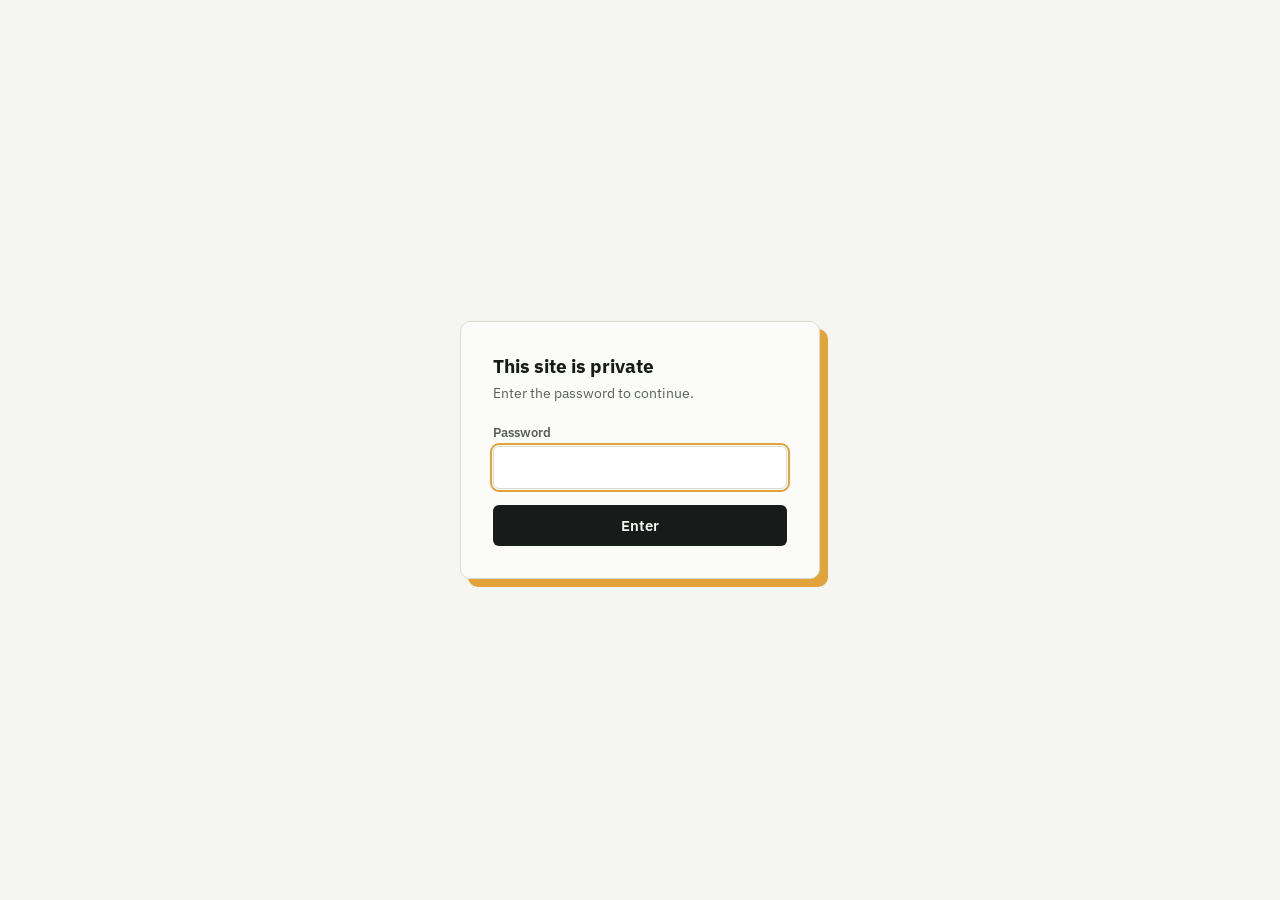
==== index.html @ 416082f9 "Change 1" ====
<!DOCTYPE html>
<html lang="en">
<head>
<script src="auth-guard.js"></script>
<meta charset="UTF-8">
<meta name="viewport" content="width=device-width, initial-scale=1.0">
<title>Ian Ryu — Data Science Portfolio</title>
<meta name="description" content="Portfolio of data science and machine learning projects by Ian Ryu.">
<link rel="preconnect" href="https://fonts.googleapis.com">
<link rel="preconnect" href="https://fonts.gstatic.com" crossorigin>
<link href="https://fonts.googleapis.com/css2?family=Space+Grotesk:wght@400;500;600;700&family=IBM+Plex+Sans:wght@400;500;600&family=IBM+Plex+Mono:wght@400;500&display=swap" rel="stylesheet">
<link rel="stylesheet" href="styles.css">
</head>
<body>

<header class="site-nav">
  <div class="nav-inner">
    <a class="mark" href="#top"><span class="mark-dot"></span> Ian Ryu</a>
    <nav class="links">
      <a href="#projects">Projects</a>
      <a href="about.html">About</a>
    </nav>
    <div class="social-links" aria-label="Social links">
      <a href="mailto:ianryu@outlook.com" aria-label="Email" title="Email"><svg aria-hidden="true" viewBox="0 0 24 24"><rect x="3" y="5" width="18" height="14" rx="2"/><path d="m4 7 8 6 8-6"/></svg></a>
      <a href="https://github.com/ian-ryu5" target="_blank" rel="noopener" aria-label="GitHub" title="GitHub"><svg aria-hidden="true" viewBox="0 0 24 24"><path d="M12 .297c-6.63 0-12 5.373-12 12 0 5.303 3.438 9.8 8.205 11.385.6.113.82-.258.82-.577 0-.285-.01-1.04-.015-2.04-3.338.724-4.042-1.61-4.042-1.61-.546-1.387-1.333-1.756-1.333-1.756-1.089-.744.084-.729.084-.729 1.205.084 1.838 1.237 1.838 1.237 1.07 1.834 2.807 1.304 3.492.997.108-.775.42-1.305.763-1.605-2.665-.303-5.467-1.334-5.467-5.93 0-1.31.469-2.381 1.236-3.221-.124-.303-.535-1.524.117-3.176 0 0 1.008-.322 3.301 1.23.957-.266 1.983-.399 3.003-.404 1.02.005 2.047.138 3.006.404 2.291-1.552 3.297-1.23 3.297-1.23.653 1.653.242 2.874.118 3.176.77.84 1.235 1.911 1.235 3.221 0 4.609-2.807 5.624-5.479 5.921.43.372.823 1.102.823 2.222 0 1.606-.014 2.898-.014 3.293 0 .322.216.694.825.576C20.565 22.092 24 17.592 24 12.297c0-6.627-5.373-12-12-12"/></svg></a>
      <a href="https://linkedin.com/in/ianryu1" target="_blank" rel="noopener" aria-label="LinkedIn" title="LinkedIn"><svg aria-hidden="true" viewBox="0 0 24 24"><path d="M20.447 20.452h-3.554v-5.569c0-1.328-.027-3.037-1.852-3.037-1.853 0-2.136 1.445-2.136 2.939v5.667H9.351V9h3.414v1.561h.046c.477-.9 1.637-1.85 3.37-1.85 3.601 0 4.267 2.37 4.267 5.455v6.286zM5.337 7.433c-1.144 0-2.063-.926-2.063-2.065 0-1.138.92-2.063 2.063-2.063 1.14 0 2.064.925 2.064 2.063 0 1.139-.925 2.065-2.064 2.065zm1.782 13.019H3.555V9h3.564v11.452zM22.225 0H1.771C.792 0 0 .774 0 1.729v20.542C0 23.227.792 24 1.771 24h20.451C23.2 24 24 23.227 24 22.271V1.729C24 .774 23.2 0 22.222 0h.003z"/></svg></a>
    </div>
  </div>
</header>

<div class="wrap" id="top">

  <section class="hero">
    <div>
      <p class="eyebrow mono">Data science — machine learning</p>
      <h1 class="name"> Hi, I'm Ian </h1>
      <p class="tagline">I build predictive tools that turn messy clinical, sports, and sensor data into decisions people can act on.</p>
      <p class="subtagline mono">Informatics, UMass Amherst</p>
    </div>

    <div class="stream" aria-hidden="true">
      <svg viewBox="0 0 380 260" preserveAspectRatio="xMidYMid meet">
        <polyline points="0,150 30,150 45,90 60,190 75,140 100,140 118,60 136,210 155,140 175,140 195,105 215,155 235,135 260,135 280,45 300,175 320,135 340,135 380,135"
          fill="none" stroke="var(--line)" stroke-width="2" stroke-linejoin="round" stroke-linecap="round"/>
        <line x1="280" y1="20" x2="280" y2="240" stroke="var(--amber)" stroke-width="1" stroke-dasharray="3 4" opacity="0.55"/>
        <circle cx="280" cy="45" r="5" fill="var(--amber)"/>
        <circle r="5" fill="var(--teal)">
          <animateMotion dur="7s" repeatCount="indefinite"
            path="M0,150 L30,150 L45,90 L60,190 L75,140 L100,140 L118,60 L136,210 L155,140 L175,140 L195,105 L215,155 L235,135 L260,135 L280,45 L300,175 L320,135 L340,135 L380,135" />
        </circle>
      </svg>
    </div>
  </section>

  <section id="projects">
    <div class="section-head">
      <h2 class="section-title">Projects</h2>
    </div>

    <div class="project-grid">

      <a class="card" href="projects/parasensor.html">
        <div class="card-top">
          <div class="tag-row">
            <span class="tag-domain">Wearable sensors / classification</span>
            <span class="tag-confidential">NDA project</span>
          </div>
          <span class="card-date mono">Jul – Aug 2026</span>
        </div>
        <h3 class="card-title">ParaSensor Activity Classification</h3>
        <p class="card-role">Emeis Internship — Wearable-Sensor Data Processing &amp; Machine-Learning Pipeline</p>
        <p class="card-desc">A wearable-sensor pipeline that classifies everyday activities across healthy and stroke-patient populations. The work combines synchronized sensor data, signal processing, overlapping windows, PCA, Random Forest modeling, and sensor-ablation experiments.</p>
        <div class="metric-row">
          <div class="metric"><span class="flag"></span><span class="metric-val">99%</span><span class="metric-label">healthy-population accuracy</span></div>
          <div class="metric"><span class="flag"></span><span class="metric-val">96%</span><span class="metric-label">stroke-population accuracy</span></div>
          <div class="metric"><span class="flag"></span><span class="metric-val">96.4%</span><span class="metric-label">combined accuracy</span></div>
        </div>
        <div class="tech-row">
          <span class="tech-tag">Python</span><span class="tech-tag">pandas</span>
          <span class="tech-tag">scikit-learn</span><span class="tech-tag">PCA</span>
          <span class="tech-tag">Random Forest</span>
        </div>
        <span class="card-link btn btn-primary">View Project →</span>
      </a>

      <a class="card" href="projects/emeis.html">
        <div class="card-top">
          <div class="tag-row">
            <span class="tag-domain">Clinical / fall risk</span>
            <span class="tag-confidential">NDA project</span>
          </div>
          <span class="card-date mono">Jun – Aug 2026</span>
        </div>
        <h3 class="card-title">EMEIS Fall-Risk Prediction Application</h3>
        <p class="card-role">Emeis Internship — Data Preparation, Analysis &amp; ML Application Development</p>
        <p class="card-desc">A predictive analytics prototype for identifying fall risk among nursing-home residents. I contributed to cleaning, sorting, matching, and merging datasets, exploratory analysis, model comparison, Streamlit integration, and debugging across the workflow.</p>
        <div class="metric-row">
          <div class="metric"><span class="flag"></span><span class="metric-val">Multi-source</span><span class="metric-label">datasets cleaned and merged</span></div>
          <div class="metric"><span class="flag"></span><span class="metric-val">ML</span><span class="metric-label">models prepared and evaluated</span></div>
          <div class="metric"><span class="flag"></span><span class="metric-val">Streamlit</span><span class="metric-label">prediction application</span></div>
        </div>
        <div class="tech-row">
          <span class="tech-tag">Python</span><span class="tech-tag">scikit-learn</span>
          <span class="tech-tag">XGBoost</span><span class="tech-tag">Streamlit</span>
          <span class="tech-tag">SQL</span><span class="tech-tag">Docker</span>
        </div>
        <span class="card-link btn btn-primary">View Project →</span>
      </a>

      <a class="card" href="projects/nba.html">
        <div class="card-top">
          <div class="tag-row"><span class="tag-domain">Sports analytics / regression</span></div>
          <span class="card-date mono">Apr – May 2026</span>
        </div>
        <h3 class="card-title">NBA Points Prediction Model</h3>
        <p class="card-role">Independent Project — Probabilistic Scoring Model With Calibrated Uncertainty</p>
        <p class="card-desc">Gradient Boosting models trained on 7,289 NBA games with 42 engineered rolling features, predicting home and away scoring with calibrated prediction intervals — benchmarked honestly against a Ridge Regression baseline that, on some metrics, actually won.</p>
        <div class="metric-row">
          <div class="metric"><span class="flag"></span><span class="metric-val">12.5</span><span class="metric-label">RMSE (GBM, test set)</span></div>
          <div class="metric"><span class="flag"></span><span class="metric-val">94.8–95%</span><span class="metric-label">coverage, 90% intervals</span></div>
          <div class="metric"><span class="flag"></span><span class="metric-val">7,289</span><span class="metric-label">games, 42 features</span></div>
        </div>
        <div class="tech-row">
          <span class="tech-tag">Python</span><span class="tech-tag">scikit-learn</span>
          <span class="tech-tag">Gradient Boosting</span><span class="tech-tag">Ridge baseline</span>
        </div>
        <span class="card-link btn btn-primary">View Project →</span>
      </a>

      <a class="card" href="projects/cs2.html">
        <div class="card-top">
          <div class="tag-row"><span class="tag-domain">Esports analytics / classification</span></div>
          <span class="card-date mono">Nov – Dec 2025</span>
        </div>
        <h3 class="card-title">Predicting Professional CS2 Match Results</h3>
        <p class="card-role">UMass Amherst INFO 248: Intro To Data Science — Co-Authored With Griffin DesRoches</p>
        <p class="card-desc">A statistical study of 8,226 professional CS2 matches from HLTV, testing whether team-level rolling stats predict match winners. Caught a class-imbalance artifact in the scraped data before it could distort every downstream result, and reported honestly that the logistic regression model didn't beat a naive baseline.</p>
        <div class="metric-row">
          <div class="metric"><span class="flag"></span><span class="metric-val">8,226</span><span class="metric-label">matches, after cleaning</span></div>
          <div class="metric"><span class="flag"></span><span class="metric-val">63.3%</span><span class="metric-label">accuracy vs. 66.2% baseline</span></div>
        </div>
        <div class="tech-row">
          <span class="tech-tag">R</span><span class="tech-tag">Logistic Regression</span>
          <span class="tech-tag">Random Forest</span><span class="tech-tag">Boosted Trees</span>
        </div>
        <span class="card-link btn btn-primary">View Project →</span>
      </a>

      <a class="card" href="projects/ev.html">
        <div class="card-top">
          <div class="tag-row"><span class="tag-domain">Public data / classification</span></div>
          <span class="card-date mono">Oct 2024 – Nov 2024</span>
        </div>
        <h3 class="card-title">Electric Vehicle Population Exploration</h3>
        <p class="card-role">Independent Project — Exploratory Analysis + CAFV Eligibility Classifier</p>
        <p class="card-desc">Exploration of Washington State's public EV registration dataset (~112K vehicles), plus a Logistic Regression model predicting Clean Alternative Fuel Vehicle eligibility without using the field that directly defines it — a self-imposed constraint to make the problem real.</p>
        <div class="metric-row">
          <div class="metric"><span class="flag"></span><span class="metric-val">0.994</span><span class="metric-label">ROC AUC, CAFV classifier</span></div>
          <div class="metric"><span class="flag"></span><span class="metric-val">~112K</span><span class="metric-label">vehicle records</span></div>
        </div>
        <div class="tech-row">
          <span class="tech-tag">Python</span><span class="tech-tag">pandas</span>
          <span class="tech-tag">scikit-learn</span><span class="tech-tag">seaborn</span>
        </div>
        <span class="card-link btn btn-primary">View Project →</span>
      </a>

    </div>
  </section>

</div>

<footer></footer>

<a class="to-top mono" href="#top" id="toTop" aria-label="Back to top">↑</a>

<script>
  var cards = document.querySelectorAll('.card');
  var reduced = window.matchMedia('(prefers-reduced-motion: reduce)').matches;
  if (reduced) {
    cards.forEach(function(c){ c.classList.add('in-view'); });
  } else if ('IntersectionObserver' in window) {
    var io = new IntersectionObserver(function(entries){
      entries.forEach(function(entry){
        if (entry.isIntersecting) {
          entry.target.classList.add('in-view');
          io.unobserve(entry.target);
        }
      });
    }, { threshold: 0.15 });
    cards.forEach(function(c){ io.observe(c); });
  } else {
    cards.forEach(function(c){ c.classList.add('in-view'); });
  }

  if (reduced) {
    document.querySelectorAll('animateMotion').forEach(function(a){
      try { a.endElement(); } catch(e) {}
    });
  }

  var toTop = document.getElementById('toTop');
  window.addEventListener('scroll', function(){
    if (window.scrollY > 500) { toTop.classList.add('visible'); }
    else { toTop.classList.remove('visible'); }
  });

  requestAnimationFrame(function(){ document.body.classList.add('page-loaded'); });
  if (!reduced) {
    document.addEventListener('click', function(e){
      var a = e.target.closest('a');
      if (!a) return;
      var href = a.getAttribute('href');
      if (!href || href.charAt(0) === '#' || a.target === '_blank' || href.indexOf('mailto:') === 0 || href.indexOf('tel:') === 0 || e.metaKey || e.ctrlKey) return;
      e.preventDefault();
      document.body.classList.remove('page-loaded');
      setTimeout(function(){ window.location.href = href; }, 300);
    });
  }
</script>

</body>
</html>
---- styles.css ----
:root{
  --paper:#F5F6F1;
  --paper-raised:#FBFCF9;
  --ink:#171B1A;
  --muted:#5B6058;
  --line:#DBDDD4;
  --amber:#E2A33B;
  --amber-ink:#6B4507;
  --amber-bg:rgba(226,163,59,0.1);
  --teal:#3E7C74;
  --teal-ink:#1E3D38;
  --radius:10px;
}

*{box-sizing:border-box;}
html{scroll-behavior:smooth;}
body{
  margin:0;
  background:var(--paper);
  color:var(--ink);
  font-family:'IBM Plex Sans', sans-serif;
  line-height:1.6;
  -webkit-font-smoothing:antialiased;
  opacity:0;
  transition:opacity .35s ease;
}
body.page-loaded{opacity:1;}
@media (prefers-reduced-motion: reduce){
  body{transition:none; opacity:1;}
}
::selection{background:var(--amber); color:var(--amber-ink);}

.mono{font-family:'IBM Plex Mono', monospace;}
.wrap{max-width:1040px; margin:0 auto; padding:0 32px;}

a{color:inherit;}
a.link{color:var(--teal-ink); text-decoration:underline; text-decoration-color:var(--line); text-underline-offset:3px;}
a.link:hover{text-decoration-color:currentColor;}

/* ---------- nav ---------- */
header.site-nav{
  position:sticky; top:0; z-index:20;
  background:rgba(245,246,241,0.88);
  backdrop-filter:blur(6px);
  border-bottom:1px solid var(--line);
}
.nav-inner{
  display:flex; align-items:center; justify-content:space-between;
  padding:16px 32px; max-width:1040px; margin:0 auto;
}
.mark{
  font-family:'Space Grotesk', sans-serif; font-weight:600; font-size:15px;
  display:flex; align-items:center; gap:8px; text-decoration:none;
}
.mark-dot{width:8px; height:8px; border-radius:50%; background:var(--amber); flex:none;}
nav.links{display:flex; gap:28px; font-size:14px;}
nav.links a{text-decoration:none; color:var(--muted);}
nav.links a:hover{color:var(--ink);}
.social-links{display:flex; align-items:center; gap:15px;}
.social-links a{display:flex; width:22px; height:22px; align-items:center; justify-content:center; color:var(--muted); transition:color .2s ease, transform .3s cubic-bezier(.22,.61,.36,1);}
.social-links svg{width:18px; height:18px;}
.social-links a[aria-label="Email"] svg{fill:none; stroke:currentColor; stroke-width:1.7; stroke-linecap:round; stroke-linejoin:round;}
.social-links a[aria-label="LinkedIn"] svg,
.social-links a[aria-label="GitHub"] svg{fill:currentColor; stroke:none;}
.social-links a:hover{color:var(--ink); transform:translateY(-2px);}
.social-links a:focus-visible{outline:2px solid var(--amber); outline-offset:4px;}
@media (max-width:720px){ nav.links{display:none;} .social-links{gap:12px;} }

/* ---------- hero ---------- */
.hero{
  padding:96px 0 48px;
  display:grid; grid-template-columns:1.1fr 0.9fr; gap:40px; align-items:center;
}
.eyebrow{
  font-size:12px; letter-spacing:.12em; text-transform:uppercase;
  color:var(--muted); margin:0 0 18px;
}
h1.name{
  font-family:'Space Grotesk', sans-serif; font-weight:600;
  font-size:clamp(38px, 5.4vw, 58px); line-height:1.04; margin:0 0 20px;
  letter-spacing:-.01em;
}
p.tagline{
  font-size:18px; color:var(--muted); max-width:48ch; margin:0 0 14px;
}
p.subtagline{
  font-size:14px; color:var(--muted); max-width:48ch; margin:0 0 30px;
}
.hero-actions{display:flex; gap:14px; flex-wrap:wrap;}
.btn{
  font-family:'IBM Plex Mono', monospace; font-size:14px;
  padding:14px 26px; border-radius:6px; text-decoration:none;
  display:inline-flex; align-items:center; gap:8px;
  border:1px solid var(--ink); font-weight:600;
  transition:background .25s ease, color .25s ease, border-color .25s ease, transform .35s cubic-bezier(.22,.61,.36,1), box-shadow .35s ease;
}
/* One button treatment across the whole site: .btn-primary and .btn-ghost are
   kept as aliases so existing markup keeps working, but they render and
   animate identically. */
.btn-primary, .btn-ghost{background:transparent; color:var(--ink); border-color:var(--ink);}
.btn-primary:hover, .btn-ghost:hover{
  background:var(--ink); color:var(--paper);
  transform:translateY(-3px); box-shadow:0 9px 18px rgba(23,27,26,0.14);
}
.btn:focus-visible{outline:3px solid var(--amber); outline-offset:4px;}

.stream{position:relative; width:100%; height:260px;}
.stream svg{width:100%; height:100%; overflow:visible;}
.flag-label{
  font-family:'IBM Plex Mono', monospace; font-size:11px; fill:var(--amber-ink);
}
@media (max-width:860px){
  .hero{grid-template-columns:1fr; padding-top:56px;}
  .stream{height:150px; order:-1;}
}

/* ---------- section shells ---------- */
section{padding:64px 0;}
section + section{border-top:1px solid var(--line);}
.project-page > section{border-top:0 !important;}
.project-page > section.detail-section{padding-top:24px; padding-bottom:24px;}
.project-page > section:nth-last-of-type(-n+3){padding-top:16px !important; padding-bottom:16px !important;}
.project-page p.detail-lede,
.project-page .detail-section p,
.project-page .detail-section ul,
.project-page .process-step p,
.project-page .process-step ul{max-width:none;}
.project-page .lede-block{margin-bottom:12px;}
.project-emeis > section.detail-section{padding-top:18px; padding-bottom:18px;}
.project-emeis ol.process-list{gap:18px;}
.project-emeis .process-step:not(:last-child){padding-bottom:18px;}
.project-emeis > section.emeis-final-section{padding-top:18px;}
.project-emeis .emeis-nda-note{max-width:none;}
.project-parasensor > section:nth-last-of-type(-n+3){padding-top:16px; padding-bottom:16px;}
.nda-summary{white-space:nowrap;}
.section-head{
  display:flex; align-items:baseline; justify-content:space-between;
  margin-bottom:32px; flex-wrap:wrap; gap:8px;
}
h2.section-title{
  font-family:'Space Grotesk', sans-serif; font-size:26px; font-weight:600; margin:0;
}
.section-note{font-size:13px; color:var(--muted); font-family:'IBM Plex Mono', monospace;}

/* ---------- project cards ---------- */
.project-grid{display:grid; grid-template-columns:1fr; gap:20px;}
.card{
  background:var(--paper-raised); border:1px solid var(--line); border-radius:var(--radius);
  padding:26px 28px; opacity:0; transform:translateY(14px);
  transition:opacity .5s ease, transform .45s cubic-bezier(.22,.61,.36,1), border-color .25s ease, box-shadow .45s ease;
  display:block; text-decoration:none; color:inherit;
  will-change:transform;
}
.card:hover{border-color:var(--muted); box-shadow:0 16px 34px rgba(23,27,26,0.1); transform:translateY(-7px) scale(1.008);}
.card:focus-visible{outline:3px solid var(--amber); outline-offset:5px; border-color:var(--ink);}
.card.in-view{opacity:1; transform:none;}
.card.in-view:hover{transform:translateY(-7px) scale(1.008);}
.card-top{display:flex; justify-content:space-between; align-items:flex-start; gap:10px; flex-wrap:wrap;}
.tag-row{display:flex; gap:8px; flex-wrap:wrap;}
.tag-domain{
  font-family:'IBM Plex Mono', monospace; font-size:11px; letter-spacing:.06em;
  text-transform:uppercase; color:var(--teal-ink); background:rgba(62,124,116,0.1);
  padding:4px 9px; border-radius:4px; white-space:nowrap;
}
.tag-confidential{
  font-family:'IBM Plex Mono', monospace; font-size:11px; letter-spacing:.06em;
  text-transform:uppercase; color:var(--amber-ink); background:var(--amber-bg);
  padding:4px 9px; border-radius:4px; white-space:nowrap;
}
.card-date{font-family:'IBM Plex Mono', monospace; font-size:12px; color:var(--muted); white-space:nowrap;}
h3.card-title{font-family:'Space Grotesk', sans-serif; font-size:21px; margin:14px 0 6px; font-weight:600;}
p.card-role{
  font-family:'IBM Plex Mono', monospace; font-size:12.5px; color:var(--teal-ink);
  margin:0 0 14px;
}
p.card-desc{color:var(--muted); font-size:15px; margin:0 0 20px; max-width:64ch;}

.metric-row{display:flex; gap:22px; flex-wrap:wrap; margin-bottom:18px;}
.metric{display:flex; align-items:baseline; gap:6px;}
.metric .flag{
  width:7px; height:7px; border-radius:1px; background:var(--amber);
  display:inline-block; transform:rotate(45deg); flex:none;
}
.metric-val{font-family:'IBM Plex Mono', monospace; font-weight:500; font-size:15px;}
.metric-label{font-size:12px; color:var(--muted);}

.tech-row{display:flex; gap:8px; flex-wrap:wrap;}
.tech-tag{
  font-family:'IBM Plex Mono', monospace; font-size:11.5px; color:var(--muted);
  border:1px solid var(--line); padding:3px 9px; border-radius:4px;
}

.card-link{font-family:'IBM Plex Mono', monospace; font-size:13px; margin-top:18px; display:inline-flex; transition:transform .35s cubic-bezier(.22,.61,.36,1), background .2s ease;}
.card:hover .card-link{transform:translateX(5px);}
.card:hover .card-link:hover{transform:translate(5px,-3px); box-shadow:0 9px 18px rgba(23,27,26,0.14);}

.card.placeholder{
  border-style:dashed; display:flex; align-items:center; justify-content:center;
  min-height:120px; color:var(--muted); text-align:center;
}
.card.placeholder .plus{font-size:24px; display:block; margin-bottom:6px; font-family:'Space Grotesk', sans-serif;}

/* ---------- experience ---------- */
.exp-list{display:flex; flex-direction:column; gap:26px;}
.exp-item{display:grid; grid-template-columns:200px 1fr; gap:20px;}
.exp-meta{font-family:'IBM Plex Mono', monospace; font-size:12.5px; color:var(--muted);}
.exp-role{font-weight:600; color:var(--ink); font-family:'IBM Plex Sans', sans-serif; font-size:15px; margin-top:4px;}
.exp-desc{margin:0; padding:0; list-style:none; display:flex; flex-direction:column; gap:8px;}
.exp-desc li{position:relative; padding-left:16px; font-size:14.5px; line-height:1.55; color:var(--ink);}
.exp-desc li::before{content:"•"; position:absolute; left:0; color:var(--amber);}
.exp-body p{margin:0 0 6px; color:var(--muted); font-size:14.5px; max-width:62ch;}
@media (max-width:700px){ .exp-item{grid-template-columns:1fr;} }

/* ---------- about ---------- */
.about-grid{display:grid; grid-template-columns:1.1fr 0.9fr; gap:48px;}
.about-grid p{color:var(--muted); max-width:52ch; font-size:15.5px;}
.about-intro .about-grid{grid-template-columns:1.35fr .65fr; gap:56px;}
.about-intro .about-grid p{max-width:none;}
.about-intro .about-story p{font-size:24px; line-height:1.55; max-width:none;}
.about-story h2.detail-heading{font-size:32px;}
.about-side-note{border-left:3px solid var(--amber); padding-left:24px;}
.about-side-quote{font-family:'Space Grotesk', sans-serif; color:var(--ink) !important; font-size:22px !important; line-height:1.3 !important; margin-top:6px !important; margin-bottom:34px !important;}
.about-gallery{padding-top:40px; margin-top:16px;}
.gallery-subhead{
  font-family:'IBM Plex Mono', monospace; font-size:13px; letter-spacing:.06em; text-transform:uppercase;
  color:var(--amber-ink); margin:34px 0 14px;
}
.gallery-subhead:first-of-type{margin-top:0;}
.photo-gallery{display:grid; grid-template-columns:repeat(4, 1fr); gap:12px;}
.about-gallery .photo-gallery + .photo-gallery{margin-top:28px;}
.photo-tile{margin:0; background:var(--paper-raised); border:1px solid var(--line); overflow:hidden; min-width:0;}
.photo-tile img{display:block; width:100%; aspect-ratio:4 / 3; object-fit:cover; transition:transform .45s cubic-bezier(.22,.61,.36,1);}
.photo-tile:hover img{transform:scale(1.035);}
.photo-tile figcaption{font-family:'IBM Plex Mono', monospace; font-size:11px; color:var(--muted); padding:10px 11px 11px; border-top:1px solid var(--line);}
.stack-list{list-style:none; margin:0; padding:0; display:flex; flex-wrap:wrap; gap:10px;}
.stack-list li{
  display:flex; align-items:center; gap:10px; flex:none;
  font-family:'IBM Plex Mono', monospace; font-size:12.5px;
  border:1px solid var(--line); background:var(--paper-raised);
  padding:8px 14px 8px 8px; border-radius:8px;
}
.stack-icon{
  display:flex; align-items:center; justify-content:center; flex:none;
  width:28px; height:28px; border-radius:6px; background:#fff;
  border:1px solid var(--line);
}
.stack-icon img{width:17px; height:17px; object-fit:contain; display:block;}
.stack-icon.stack-icon-mono{
  font-family:'Space Grotesk', sans-serif; font-weight:700; font-size:9.5px; letter-spacing:0;
}
@media (max-width:780px){ .about-grid{grid-template-columns:1fr;} }
@media (max-width:780px){
  .about-hero-grid{grid-template-columns:1fr; gap:34px;}
  .about-hero-photo{max-width:560px; margin-left:10px;}
  .about-hero .detail-title{max-width:14ch;}
  .about-intro .about-grid{grid-template-columns:1fr; gap:28px;}
}
@media (max-width:620px){
  .photo-gallery{grid-template-columns:repeat(2, 1fr); gap:8px;}
}

/* ---------- contact / footer ---------- */
.contact-row{display:flex; gap:28px; flex-wrap:wrap; margin-top:8px;}
.contact-row a{
  font-family:'IBM Plex Mono', monospace; font-size:14px; text-decoration:none;
  border-bottom:1px solid var(--line); padding-bottom:2px;
}
.contact-row a:hover{border-color:var(--ink);}
footer{padding:32px 0 56px; font-size:12.5px; color:var(--muted);}

.to-top{
  position:fixed; right:22px; bottom:22px; z-index:15;
  width:38px; height:38px; border-radius:50%;
  background:var(--paper-raised); border:1px solid var(--line);
  display:flex; align-items:center; justify-content:center;
  font-family:'IBM Plex Mono', monospace; font-size:14px; text-decoration:none; color:var(--ink);
  opacity:0; pointer-events:none; transition:opacity .2s ease, border-color .15s ease;
}
.to-top.visible{opacity:1; pointer-events:auto;}
.to-top:hover{border-color:var(--ink);}

/* ---------- project detail pages ---------- */
.breadcrumb{
  font-family:'IBM Plex Mono', monospace; font-size:13px; color:var(--muted);
  text-decoration:none; display:inline-flex; align-items:center; gap:6px;
}
.breadcrumb:hover{color:var(--ink);}

.detail-hero{padding:56px 0 40px;}
.detail-hero .tag-row{margin-bottom:18px;}
h1.detail-title{
  font-family:'Space Grotesk', sans-serif; font-weight:600;
  font-size:clamp(30px, 4.4vw, 44px); line-height:1.08; margin:0 0 16px; letter-spacing:-.01em;
}
p.detail-role{
  font-family:'IBM Plex Mono', monospace; font-size:13px; color:var(--teal-ink); margin:0 0 6px;
}
p.detail-dates{font-size:13px; color:var(--muted); margin:0 0 22px; font-family:'IBM Plex Mono', monospace;}
p.detail-lede{font-size:17px; color:var(--muted); max-width:70ch; margin:0;}

.about-hero{padding-top:42px; padding-bottom:46px;}
.about-hero-grid{display:grid; grid-template-columns:1fr .78fr; gap:56px; align-items:end; margin-top:8px;}
.about-hero-copy .tag-row{margin-top:0 !important;}
.about-hero .detail-title{font-size:clamp(36px, 5vw, 56px); max-width:11ch; margin-top:20px;}
.about-hero .detail-title em{font-weight:400; color:var(--teal-ink);}
.about-hero .detail-lede{max-width:48ch;}
.about-hero-photo{margin:0; background:var(--ink); padding:10px 10px 0; transform:rotate(1.5deg); box-shadow:12px 12px 0 var(--amber);}
.about-hero-photo img{display:block; width:100%; aspect-ratio:4 / 3; object-fit:cover; filter:saturate(.9);}
.about-hero-photo{padding-bottom:10px; max-width:430px; justify-self:end;}

.protected-photo{position:relative;}
.protected-photo img{
  -webkit-user-drag:none; user-drag:none;
  -webkit-touch-callout:none;
  user-select:none; -webkit-user-select:none;
  pointer-events:none;
}
.protected-photo-shield{
  position:absolute; inset:0; z-index:2;
  background:transparent;
}

.project-summary{
  display:grid; grid-template-columns:repeat(3, 1fr); gap:1px;
  background:var(--line); border:1px solid var(--line); margin-top:34px;
}
.summary-item{background:var(--paper-raised); padding:18px 20px; min-height:132px; display:flex; flex-direction:column; align-items:flex-start;}
.summary-label{color:var(--teal-ink); font-size:11px; letter-spacing:.08em; text-transform:uppercase; margin-bottom:12px;}
.summary-item strong{font-family:'Space Grotesk', sans-serif; font-size:16px; line-height:1.25; margin-bottom:7px;}
.summary-item span:last-child{color:var(--muted); font-size:13px; line-height:1.45;}
.detail-nav{display:flex; align-items:center; gap:20px; flex-wrap:wrap; border-top:1px solid var(--line); border-bottom:1px solid var(--line); padding:18px 0; margin-bottom:8px;}
.detail-nav-label{font-size:11px; color:var(--amber-ink); letter-spacing:.08em; text-transform:uppercase;}
.detail-nav a{font-family:'IBM Plex Mono', monospace; font-size:12px; color:var(--muted); text-decoration:none;}
.detail-nav a:hover{color:var(--ink);}
.detail-callout-section{padding-top:40px;}
@media (max-width:720px){
  .project-summary{grid-template-columns:1fr;}
  .summary-item{min-height:0;}
  .detail-nav{gap:12px 16px;}
  .nda-summary{white-space:normal;}
}

h2.detail-heading{
  font-family:'Space Grotesk', sans-serif; font-size:21px; font-weight:600; margin:0 0 18px;
}
.detail-section p{color:var(--muted); font-size:15px; max-width:72ch; margin:0 0 14px;}
.detail-section ul{color:var(--muted); font-size:15px; max-width:70ch; padding-left:20px; margin:0 0 14px;}
.detail-section li{margin-bottom:6px;}

table.data-table{
  width:100%; border-collapse:collapse; font-size:13.5px; margin:0 0 24px;
}
table.data-table th, table.data-table td{
  text-align:left; padding:9px 12px; border-bottom:1px solid var(--line);
}
table.data-table th{
  font-family:'IBM Plex Mono', monospace; font-size:11.5px; letter-spacing:.04em;
  text-transform:uppercase; color:var(--muted); font-weight:500;
}
table.data-table td.num, table.data-table th.num{font-family:'IBM Plex Mono', monospace;}
table.data-table tr:last-child td{border-bottom:none;}
.raw-data-head{display:flex; align-items:flex-end; justify-content:space-between; gap:20px; margin:28px 0 12px; border-top:1px solid var(--line); padding-top:22px;}
.raw-data-head .callout-title{margin-bottom:6px;}
.raw-data-head p{margin-bottom:0;}
.table-scroll{overflow-x:auto;}
.raw-data-table{min-width:760px; margin-bottom:24px !important;}
.raw-data-table th,.raw-data-table td{white-space:nowrap;}
@media (max-width:620px){.raw-data-head{display:block;}.raw-data-head .btn{margin-top:14px;}}

.callout{
  border:1px solid var(--line); border-left:3px solid var(--amber);
  background:var(--amber-bg); border-radius:0 var(--radius) var(--radius) 0;
  padding:18px 22px; margin:0 0 24px;
}
.callout-title{
  font-family:'IBM Plex Mono', monospace; font-size:11.5px; letter-spacing:.06em;
  text-transform:uppercase; color:var(--amber-ink); margin:0 0 10px; font-weight:500;
}
.callout p, .callout li{color:var(--ink); opacity:0.85;}
.callout ul{margin:0; padding-left:18px;}
.callout li{margin-bottom:6px; font-size:14px;}

.callout.teal{border-left-color:var(--teal); background:rgba(62,124,116,0.08);}
.callout.teal .callout-title{color:var(--teal-ink);}

pre.code-block{
  background:var(--ink); color:#E7E9E1; font-family:'IBM Plex Mono', monospace;
  font-size:12.5px; padding:16px 18px; border-radius:8px; overflow-x:auto; margin:0 0 24px;
  line-height:1.55;
}

.detail-footer-actions{display:flex; gap:14px; flex-wrap:wrap; margin-top:8px;}

figure.fig{
  background:var(--paper-raised); border:1px solid var(--line); border-radius:12px;
  padding:16px 16px 14px; margin:0 0 24px;
}
figure.fig img{width:100%; height:auto; display:block; border-radius:6px;}
/* Small source images: cap at natural size and centre, so they stay sharp
   instead of being upscaled to full container width. */
figure.fig.fig--narrow img{width:auto; max-width:100%; margin-left:auto; margin-right:auto;}
figcaption.fig-caption{
  font-family:'IBM Plex Mono', monospace; font-size:12px; color:var(--muted);
  margin-top:12px; padding-top:12px; border-top:1px solid var(--line);
}

/* ---------- process steps ---------- */
ol.process-list{
  list-style:none; margin:0; padding:0; counter-reset:step;
  display:flex; flex-direction:column; gap:26px;
}
.process-step{
  display:grid; grid-template-columns:40px 1fr; gap:18px; align-items:start;
  counter-increment:step;
}
.process-step:not(:last-child){
  padding-bottom:26px; border-bottom:1px dashed var(--line);
}
.step-num{
  width:36px; height:36px; border-radius:50%;
  background:var(--paper-raised); border:1px solid var(--line);
  display:flex; align-items:center; justify-content:center;
  font-family:'IBM Plex Mono', monospace; font-size:13px; font-weight:600; color:var(--teal-ink);
}
.step-num::before{content:counter(step);}
h3.step-title{
  font-family:'Space Grotesk', sans-serif; font-weight:600; font-size:16.5px; margin:0 0 7px;
}
.process-step p{color:var(--muted); font-size:14.5px; max-width:66ch; margin:0 0 8px;}
.process-step ul{color:var(--muted); font-size:14.5px; max-width:64ch; padding-left:18px; margin:0 0 8px;}
.process-step li{margin-bottom:4px;}
@media (max-width:600px){
  .process-step{grid-template-columns:1fr;}
  .step-num{margin-bottom:2px;}
}

/* ---------- motivation / pull-quote block ---------- */
.lede-block{
  border-left:3px solid var(--teal); padding-left:28px; margin:0 0 28px;
}
.lede-block p{color:var(--ink); opacity:0.82; font-size:15.5px; max-width:70ch; margin:0 0 10px;}
.cs2-lede{padding-left:44px;}
.cs2-lede p + p{margin-top:18px;}

@media (prefers-reduced-motion: reduce){
  html{scroll-behavior:auto;}
  .pulse{animation:none;}
  .card{transition:none; opacity:1; transform:none;}
  .card:hover, .card.in-view:hover{transform:none; box-shadow:none;}
  .card-link, .btn{transition:none;}
  .btn:hover, .card:hover .card-link:hover{transform:none; box-shadow:none;}
  .to-top{transition:none;}
}

@media (max-width:780px){
  .about-hero-grid{grid-template-columns:1fr; gap:34px;}
  .about-hero-photo{max-width:560px; margin-left:10px;}
  .about-hero .detail-title{max-width:14ch;}
  .about-intro .about-grid{grid-template-columns:1fr; gap:28px;}
}

/* ---------- Lightbox & Image Enlargement System ---------- */
body.lightbox-open {
  overflow: hidden !important;
}

.lightbox-trigger {
  cursor: pointer;
  transition: transform .3s cubic-bezier(.22,.61,.36,1), filter .2s ease;
}

.lightbox-trigger:focus-visible {
  outline: 3px solid var(--amber);
  outline-offset: 3px;
}

.lightbox-overlay {
  position: fixed;
  inset: 0;
  z-index: 9999;
  background: rgba(15, 18, 17, 0.94);
  backdrop-filter: blur(12px);
  -webkit-backdrop-filter: blur(12px);
  display: flex;
  flex-direction: column;
  justify-content: space-between;
  opacity: 0;
  pointer-events: none;
  transition: opacity .25s ease;
  user-select: none;
}

.lightbox-overlay.active {
  opacity: 1;
  pointer-events: auto;
}

.lightbox-header {
  display: flex;
  justify-content: space-between;
  align-items: center;
  padding: 16px 24px;
  z-index: 10;
  color: #F5F6F1;
}

.lightbox-counter {
  font-size: 13px;
  color: var(--amber);
  letter-spacing: .08em;
}

.lightbox-actions {
  display: flex;
  gap: 10px;
}

.lightbox-btn {
  background: rgba(255, 255, 255, 0.1);
  border: 1px solid rgba(255, 255, 255, 0.2);
  color: #F5F6F1;
  width: 38px;
  height: 38px;
  border-radius: 8px;
  display: flex;
  align-items: center;
  justify-content: center;
  cursor: pointer;
  transition: background .2s ease, transform .2s ease, border-color .2s ease;
}

.lightbox-btn:hover {
  background: rgba(255, 255, 255, 0.22);
  border-color: #F5F6F1;
  transform: scale(1.05);
}

.lightbox-btn:focus-visible {
  outline: 2px solid var(--amber);
  outline-offset: 3px;
}

.lightbox-nav-btn {
  position: absolute;
  top: 50%;
  transform: translateY(-50%);
  z-index: 10;
  background: rgba(23, 27, 26, 0.82);
  border: 1px solid rgba(255, 255, 255, 0.2);
  color: #F5F6F1;
  width: 48px;
  height: 48px;
  border-radius: 50%;
  display: flex;
  align-items: center;
  justify-content: center;
  cursor: pointer;
  transition: background .2s ease, transform .2s ease, border-color .2s ease;
}

.lightbox-nav-btn:hover {
  background: rgba(45, 52, 50, 0.95);
  border-color: var(--amber);
  transform: translateY(-50%) scale(1.08);
}

.lightbox-nav-btn:focus-visible {
  outline: 2px solid var(--amber);
  outline-offset: 3px;
}

.lightbox-prev {
  left: 24px;
}

.lightbox-next {
  right: 24px;
}

.lightbox-stage {
  flex: 1;
  display: flex;
  align-items: center;
  justify-content: center;
  padding: 0 80px;
  overflow: auto;
  position: relative;
}

.lightbox-image-container {
  position: relative;
  max-width: 100%;
  max-height: 100%;
  display: flex;
  align-items: center;
  justify-content: center;
  border-radius: 8px;
  box-shadow: 0 24px 60px rgba(0, 0, 0, 0.65);
  transform: scale(0.96);
  transition: transform .28s cubic-bezier(.22, .61, .36, 1);
}

.lightbox-overlay.active .lightbox-image-container {
  transform: scale(1);
}

.lightbox-image {
  max-width: min(88vw, 1300px);
  max-height: 74vh;
  width: auto;
  height: auto;
  object-fit: contain;
  display: block;
  border-radius: 8px;
  background: var(--paper-raised);
  border: 1px solid rgba(255, 255, 255, 0.12);
  transition: opacity .2s ease;
}

.lightbox-footer {
  padding: 14px 24px 18px;
  display: flex;
  flex-direction: column;
  align-items: center;
  gap: 8px;
  z-index: 10;
  color: #F5F6F1;
  text-align: center;
}

.lightbox-caption {
  font-size: 13.5px;
  max-width: 70ch;
  color: #E2E4DC;
  line-height: 1.4;
  background: rgba(0, 0, 0, 0.48);
  padding: 6px 14px;
  border-radius: 6px;
  border: 1px solid rgba(255, 255, 255, 0.08);
}

.lightbox-hints {
  display: flex;
  gap: 16px;
  font-size: 11px;
  color: #8D9388;
}

.lightbox-hints kbd {
  display: inline-block;
  padding: 1px 5px;
  border: 1px solid rgba(255, 255, 255, 0.2);
  border-radius: 3px;
  background: rgba(255, 255, 255, 0.08);
  font-family: inherit;
  color: var(--paper);
}

@media (max-width: 680px) {
  .lightbox-stage { padding: 0 16px; }
  .lightbox-image { max-width: 94vw; max-height: 68vh; }
  .lightbox-prev { left: 10px; width: 40px; height: 40px; }
  .lightbox-next { right: 10px; width: 40px; height: 40px; }
  .lightbox-hints { display: none; }
}
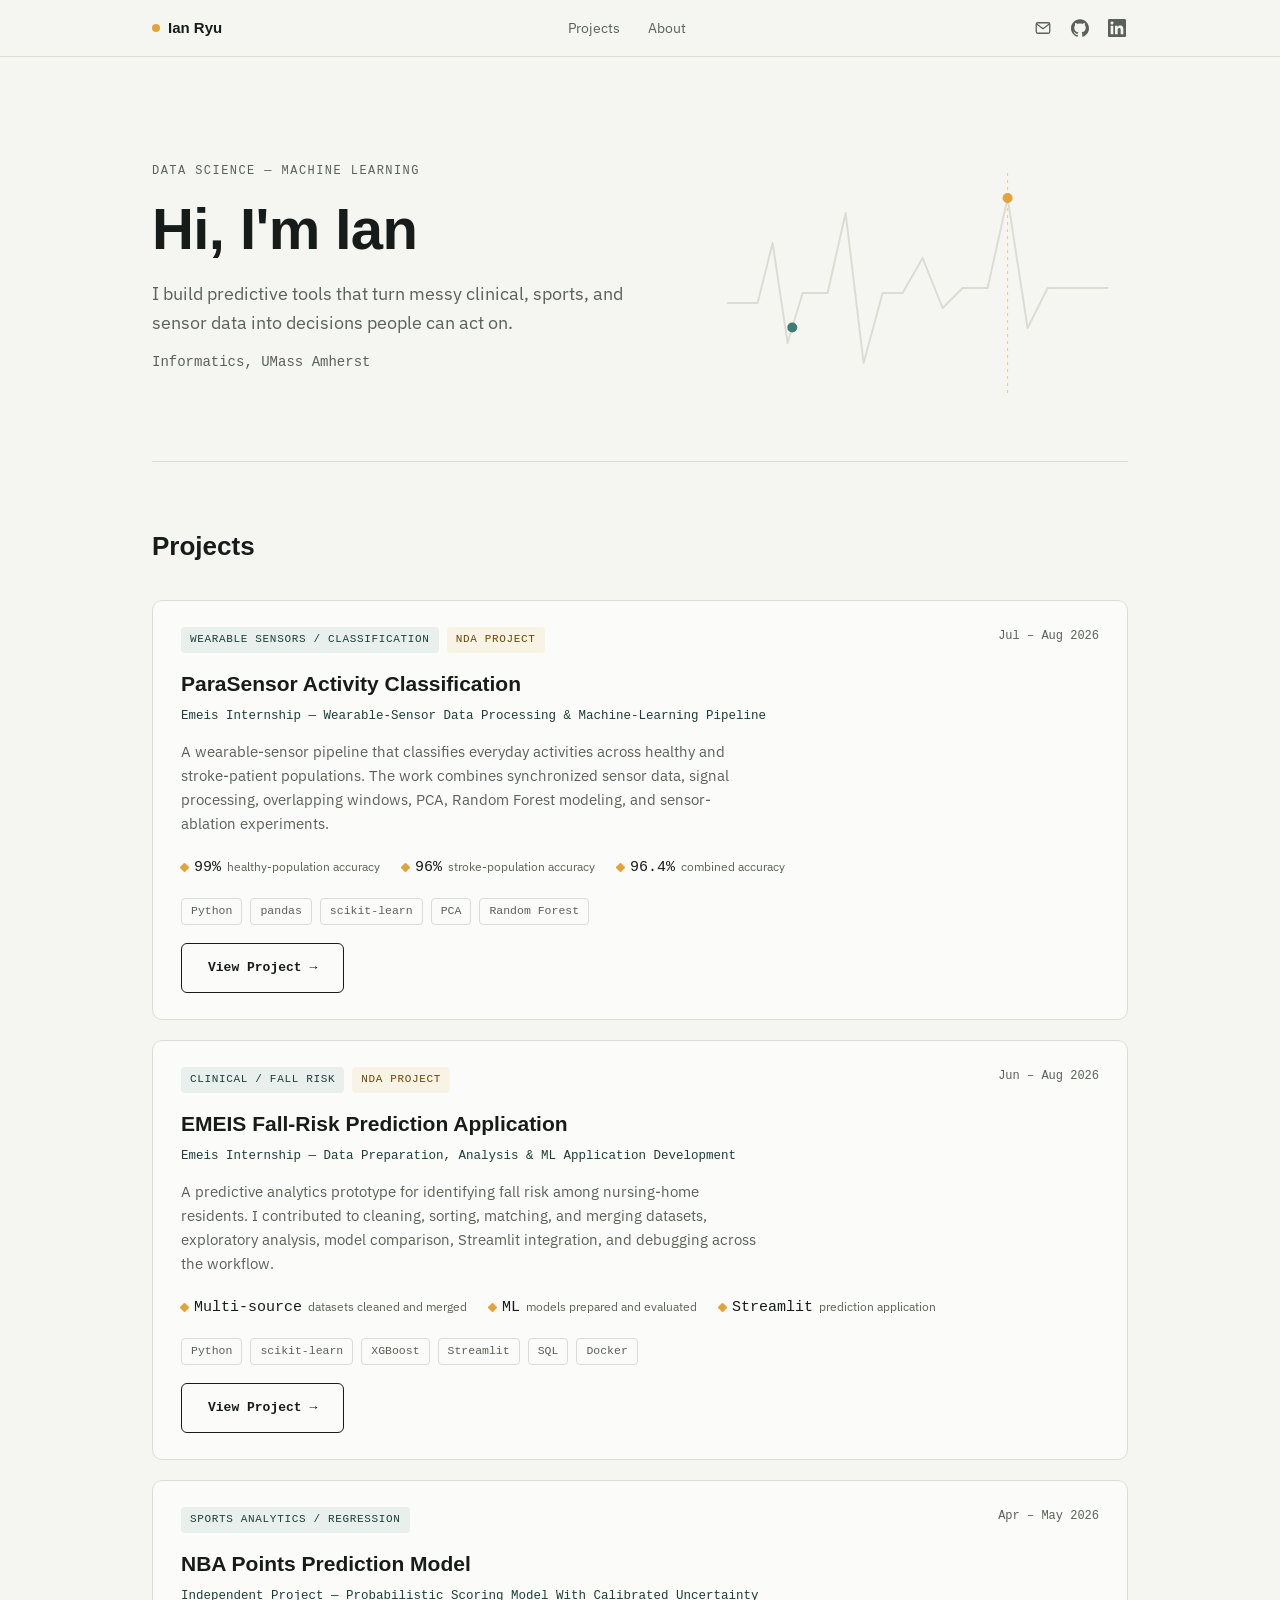
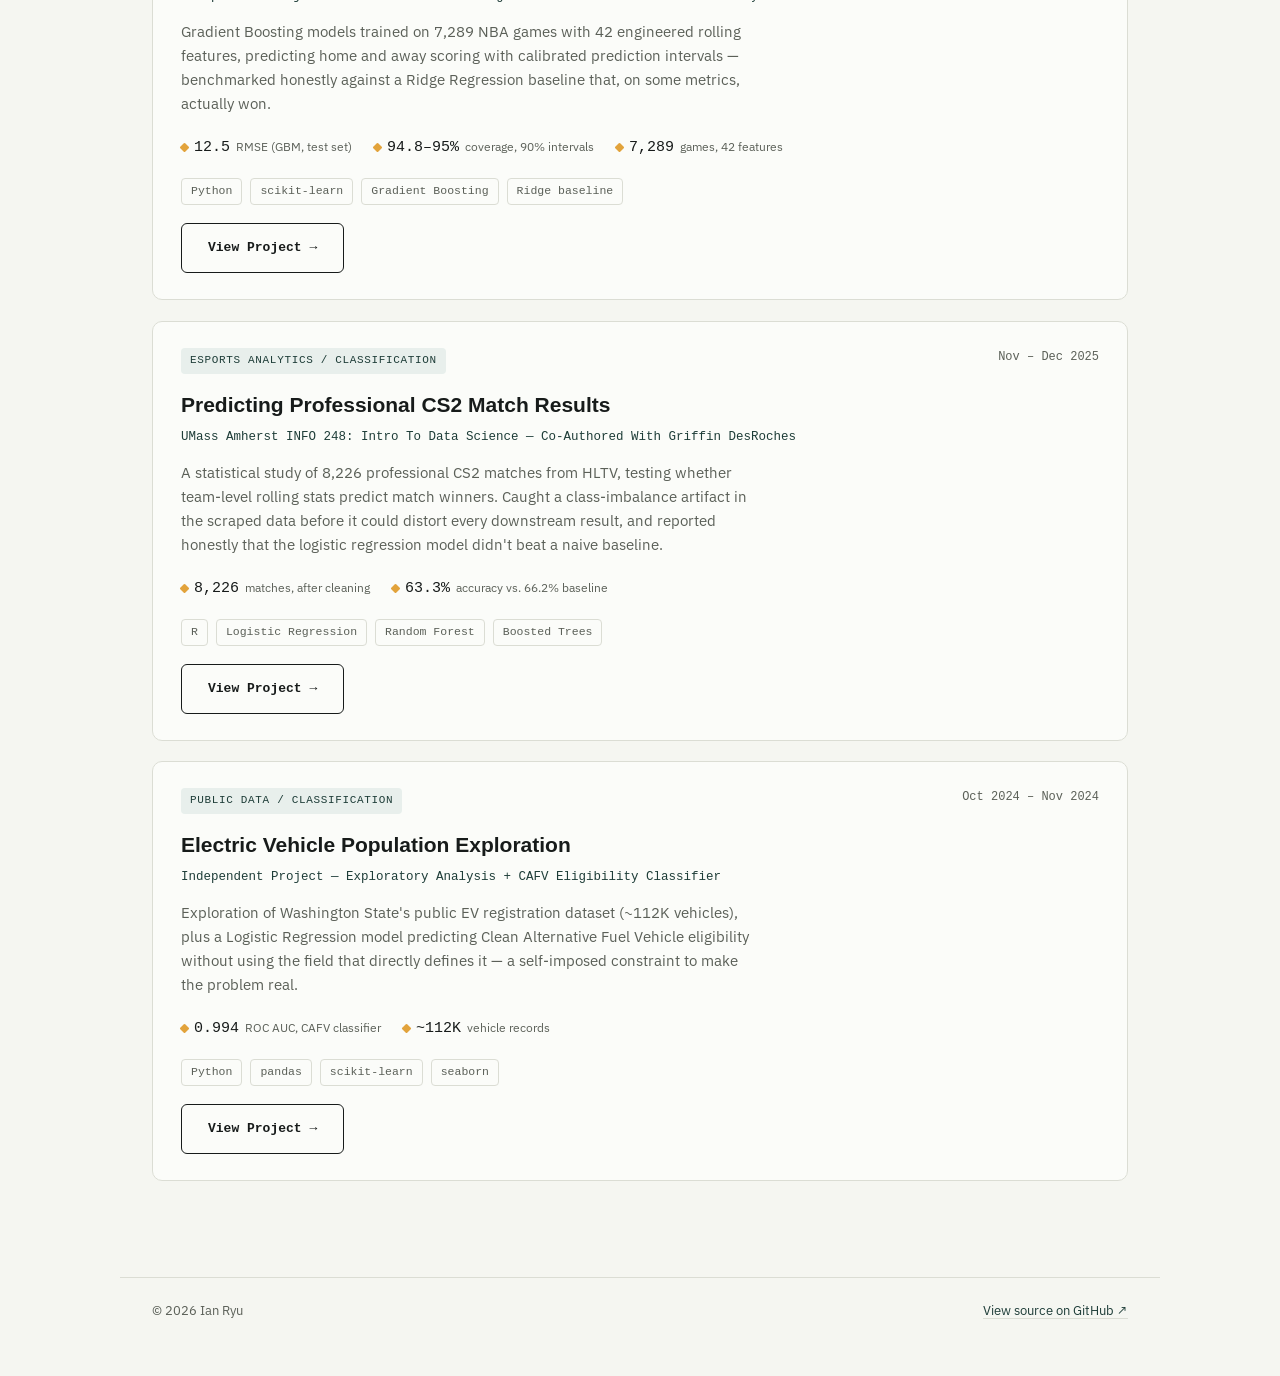
==== commit 460fb9f2: "Changes Committed" ====
--- a/index.html
+++ b/index.html
@@ -1,7 +1,6 @@
 <!DOCTYPE html>
 <html lang="en">
 <head>
-<script src="auth-guard.js"></script>
 <meta charset="UTF-8">
 <meta name="viewport" content="width=device-width, initial-scale=1.0">
 <title>Ian Ryu — Data Science Portfolio</title>
@@ -170,7 +169,12 @@
 
 </div>
 
-<footer></footer>
+<footer>
+  <div class="wrap site-footer">
+    <span>&copy; 2026 Ian Ryu</span>
+    <a class="link" href="https://github.com/ian-ryu5" target="_blank" rel="noopener">View source on GitHub &#8599;</a>
+  </div>
+</footer>
 
 <a class="to-top mono" href="#top" id="toTop" aria-label="Back to top">↑</a>
 
--- a/styles.css
+++ b/styles.css
@@ -205,9 +205,6 @@
 .exp-item{display:grid; grid-template-columns:200px 1fr; gap:20px;}
 .exp-meta{font-family:'IBM Plex Mono', monospace; font-size:12.5px; color:var(--muted);}
 .exp-role{font-weight:600; color:var(--ink); font-family:'IBM Plex Sans', sans-serif; font-size:15px; margin-top:4px;}
-.exp-desc{margin:0; padding:0; list-style:none; display:flex; flex-direction:column; gap:8px;}
-.exp-desc li{position:relative; padding-left:16px; font-size:14.5px; line-height:1.55; color:var(--ink);}
-.exp-desc li::before{content:"•"; position:absolute; left:0; color:var(--amber);}
 .exp-body p{margin:0 0 6px; color:var(--muted); font-size:14.5px; max-width:62ch;}
 @media (max-width:700px){ .exp-item{grid-template-columns:1fr;} }
 
@@ -267,6 +264,11 @@
 }
 .contact-row a:hover{border-color:var(--ink);}
 footer{padding:32px 0 56px; font-size:12.5px; color:var(--muted);}
+.site-footer{
+  display:flex; justify-content:space-between; align-items:center;
+  gap:16px; flex-wrap:wrap;
+  border-top:1px solid var(--line); padding-top:22px;
+}
 
 .to-top{
   position:fixed; right:22px; bottom:22px; z-index:15;
@@ -307,18 +309,6 @@
 .about-hero-photo{margin:0; background:var(--ink); padding:10px 10px 0; transform:rotate(1.5deg); box-shadow:12px 12px 0 var(--amber);}
 .about-hero-photo img{display:block; width:100%; aspect-ratio:4 / 3; object-fit:cover; filter:saturate(.9);}
 .about-hero-photo{padding-bottom:10px; max-width:430px; justify-self:end;}
-
-.protected-photo{position:relative;}
-.protected-photo img{
-  -webkit-user-drag:none; user-drag:none;
-  -webkit-touch-callout:none;
-  user-select:none; -webkit-user-select:none;
-  pointer-events:none;
-}
-.protected-photo-shield{
-  position:absolute; inset:0; z-index:2;
-  background:transparent;
-}
 
 .project-summary{
   display:grid; grid-template-columns:repeat(3, 1fr); gap:1px;
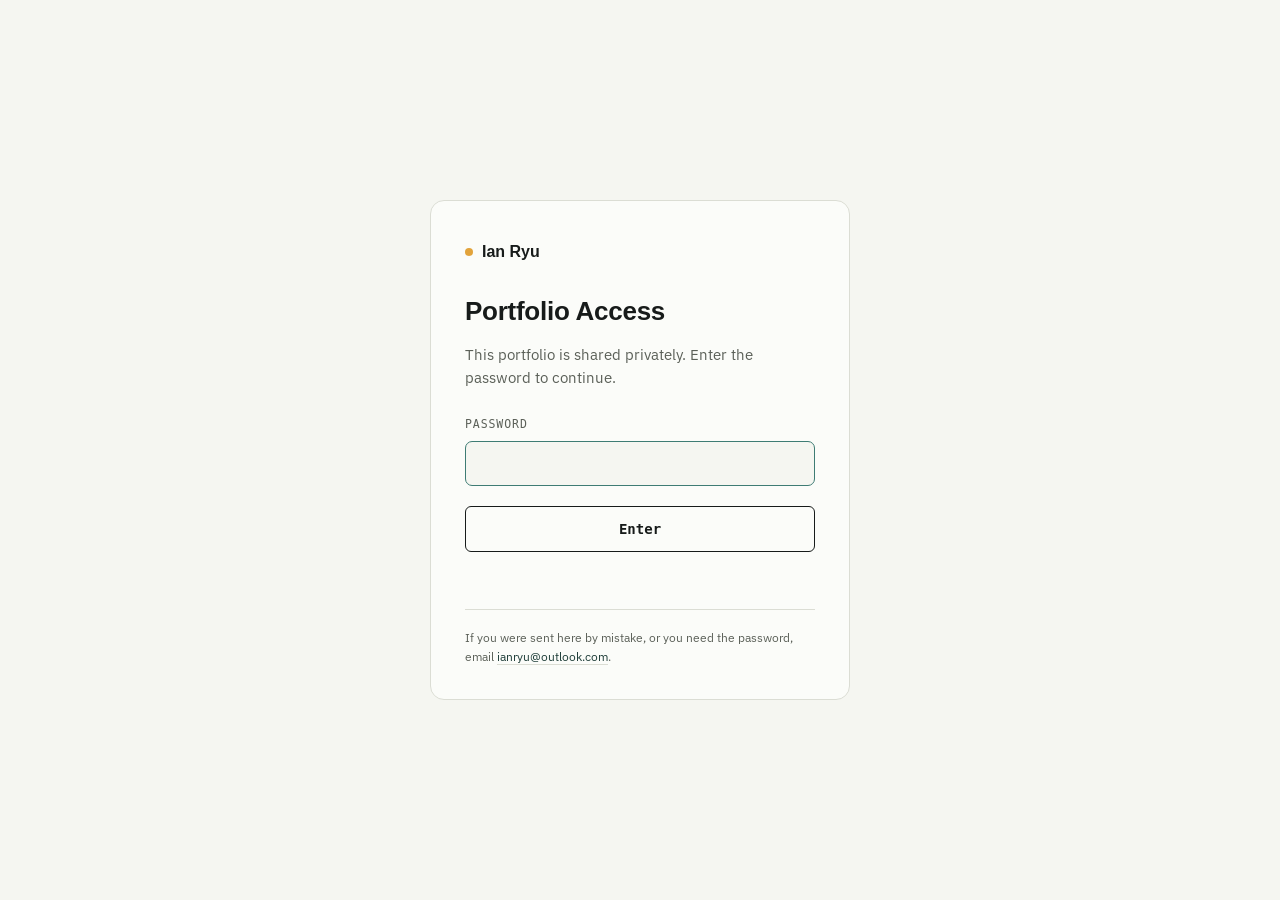
==== commit 8f824a0a: "Login Page" ====
--- a/index.html
+++ b/index.html
@@ -1,7 +1,8 @@
 <!DOCTYPE html>
-<html lang="en">
+<html lang="en" class="gated">
 <head>
 <meta charset="UTF-8">
+<script src="auth.js"></script>
 <meta name="viewport" content="width=device-width, initial-scale=1.0">
 <title>Ian Ryu — Data Science Portfolio</title>
 <meta name="description" content="Portfolio of data science and machine learning projects by Ian Ryu.">
@@ -11,6 +12,7 @@
 <link rel="stylesheet" href="styles.css">
 </head>
 <body>
+<noscript>This portfolio requires JavaScript to verify access. Please enable JavaScript, or email ianryu@outlook.com.</noscript>
 
 <header class="site-nav">
   <div class="nav-inner">
--- a/styles.css
+++ b/styles.css
@@ -27,6 +27,14 @@
 body.page-loaded{opacity:1;}
 @media (prefers-reduced-motion: reduce){
   body{transition:none; opacity:1;}
+}
+
+/* Session gate: hold the page blank until auth.js confirms access, so content
+   never flashes before the redirect. auth.js removes .gated from <html>. */
+html.gated body{opacity:1; visibility:hidden;}
+html.gated body > noscript{
+  visibility:visible; display:block; max-width:520px; margin:18vh auto 0;
+  padding:0 32px; text-align:center; color:var(--muted); font-size:15px;
 }
 ::selection{background:var(--amber); color:var(--amber-ink);}
 
